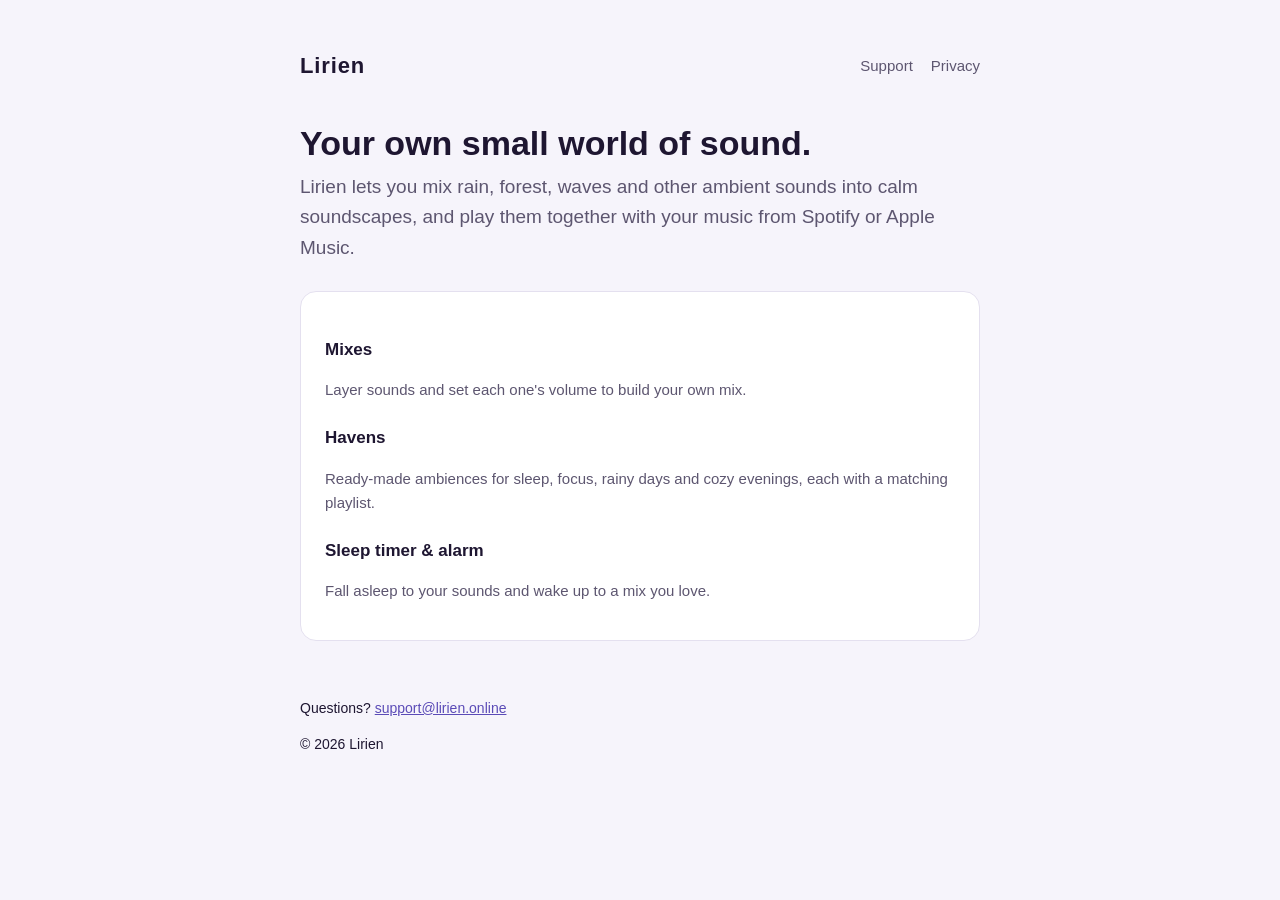
==== index.html @ b652b710 "Lirien website" ====
<!doctype html>
<html lang="en">
<head>
<meta charset="utf-8">
<meta name="viewport" content="width=device-width, initial-scale=1">
<title>Lirien: Soundscapes</title>
<meta name="description" content="Lirien lets you build calm soundscapes from nature and ambient sounds, and play them together with your own music.">
<link rel="stylesheet" href="/style.css">
</head>
<body>
<div class="wrap">
  <header>
    <a class="brand" href="/">Lirien</a>
    <nav><a href="/support/">Support</a><a href="/privacy/">Privacy</a></nav>
  </header>

  <h1>Your own small world of sound.</h1>
  <p class="lead">Lirien lets you mix rain, forest, waves and other ambient sounds into calm soundscapes, and play them together with your music from Spotify or Apple Music.</p>

  <div class="card">
    <h3>Mixes</h3>
    <p class="muted">Layer sounds and set each one's volume to build your own mix.</p>
    <h3>Havens</h3>
    <p class="muted">Ready-made ambiences for sleep, focus, rainy days and cozy evenings, each with a matching playlist.</p>
    <h3>Sleep timer &amp; alarm</h3>
    <p class="muted">Fall asleep to your sounds and wake up to a mix you love.</p>
  </div>

  <footer>
    <p>Questions? <a href="mailto:support@lirien.online">support@lirien.online</a></p>
    <p>© 2026 Lirien</p>
  </footer>
</div>
</body>
</html>
---- style.css ----
:root {
  --bg: #F6F4FB;
  --surface: #FFFFFF;
  --text: #1E1631;
  --muted: #5D5670;
  --accent: #5B4BB7;
  --line: #E4E0EF;
}
@media (prefers-color-scheme: dark) {
  :root {
    --bg: #15101F;
    --surface: #1E1730;
    --text: #EEEAF8;
    --muted: #ABA4C0;
    --accent: #B4A8F0;
    --line: #2E2645;
  }
}
* { box-sizing: border-box; }
html { -webkit-text-size-adjust: 100%; }
body {
  margin: 0;
  background: var(--bg);
  color: var(--text);
  font: 17px/1.6 -apple-system, BlinkMacSystemFont, "SF Pro Text", "Helvetica Neue", Helvetica, sans-serif;
}
.wrap { max-width: 720px; margin: 0 auto; padding: 48px 20px 64px; }
header { display: flex; align-items: center; justify-content: space-between; margin-bottom: 40px; }
.brand { font-size: 22px; font-weight: 600; letter-spacing: .04em; color: var(--text); text-decoration: none; }
nav a { color: var(--muted); text-decoration: none; margin-left: 18px; font-size: 15px; }
nav a:hover, a { color: var(--accent); }
h1 { font-size: 34px; line-height: 1.2; margin: 0 0 8px; }
h2 { font-size: 21px; margin: 36px 0 8px; }
h3 { font-size: 17px; margin: 22px 0 4px; }
p, li { color: var(--text); }
.lead { font-size: 19px; color: var(--muted); margin: 0 0 28px; }
.muted { color: var(--muted); font-size: 15px; }
.card { background: var(--surface); border: 1px solid var(--line); border-radius: 16px; padding: 22px 24px; margin: 16px 0; }
.lang { display: flex; gap: 10px; margin: 0 0 24px; }
.lang a { border: 1px solid var(--line); border-radius: 999px; padding: 4px 14px; text-decoration: none; font-size: 14px; }
hr { border: 0; border-top: 1px solid var(--line); margin: 48px 0; }
footer { margin-top: 56px; color: var(--muted); font-size: 14px; }
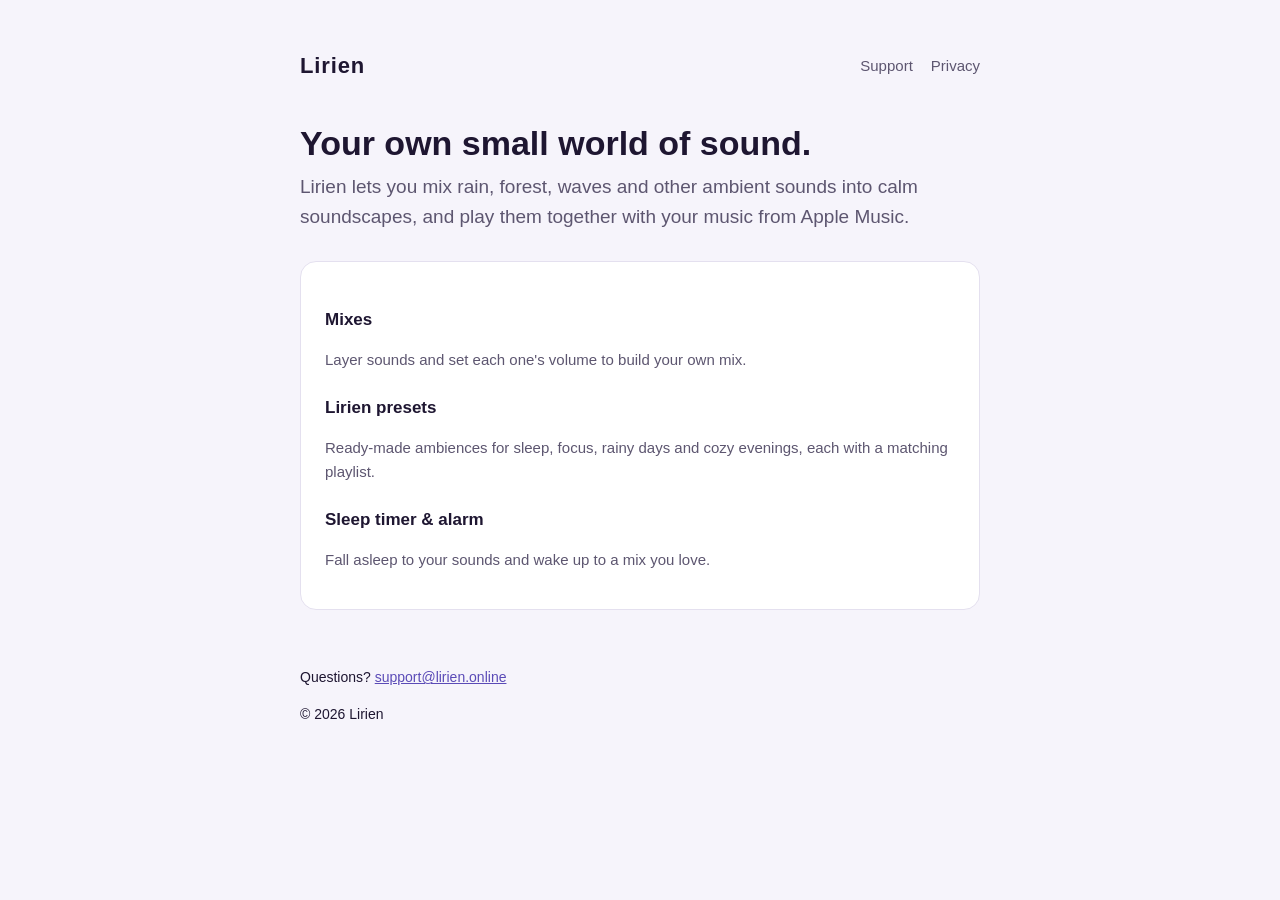
==== commit 295024d7: "Yasal metinler: şirket bilgisi, Apple Music, mix paylaşımı" ====
--- a/index.html
+++ b/index.html
@@ -15,12 +15,12 @@
   </header>
 
   <h1>Your own small world of sound.</h1>
-  <p class="lead">Lirien lets you mix rain, forest, waves and other ambient sounds into calm soundscapes, and play them together with your music from Spotify or Apple Music.</p>
+  <p class="lead">Lirien lets you mix rain, forest, waves and other ambient sounds into calm soundscapes, and play them together with your music from Apple Music.</p>
 
   <div class="card">
     <h3>Mixes</h3>
     <p class="muted">Layer sounds and set each one's volume to build your own mix.</p>
-    <h3>Havens</h3>
+    <h3>Lirien presets</h3>
     <p class="muted">Ready-made ambiences for sleep, focus, rainy days and cozy evenings, each with a matching playlist.</p>
     <h3>Sleep timer &amp; alarm</h3>
     <p class="muted">Fall asleep to your sounds and wake up to a mix you love.</p>
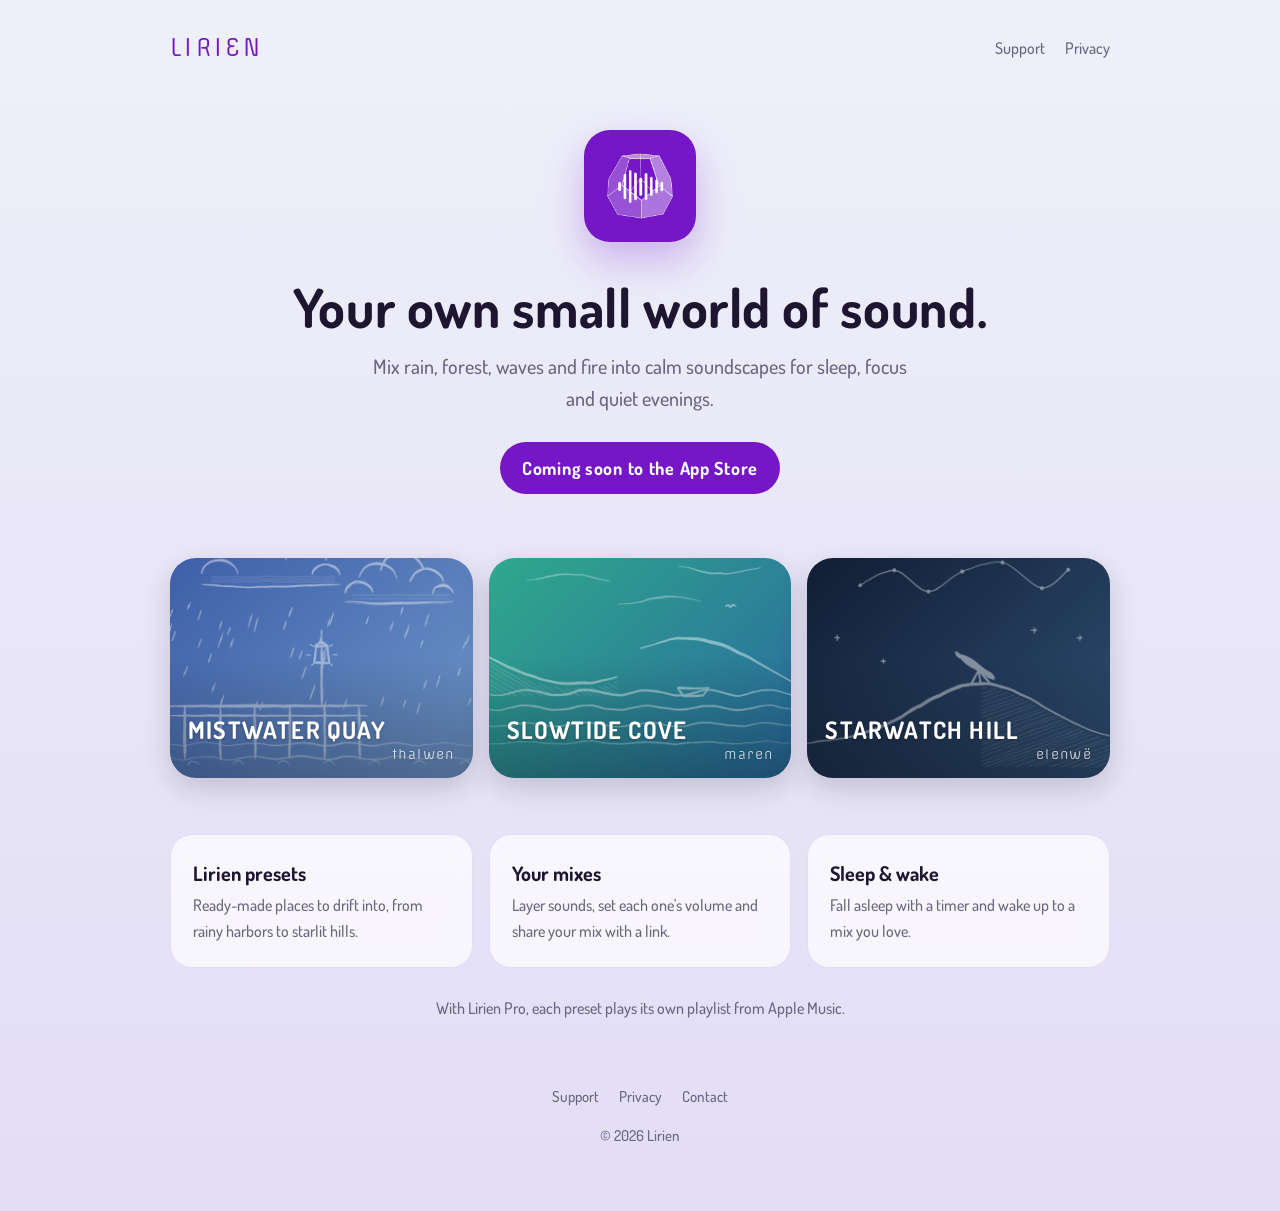
==== commit 4f836a9f: "Yeni ana sayfa" ====
--- a/index.html
+++ b/index.html
@@ -4,30 +4,131 @@
 <meta charset="utf-8">
 <meta name="viewport" content="width=device-width, initial-scale=1">
 <title>Lirien: Soundscapes</title>
-<meta name="description" content="Lirien lets you build calm soundscapes from nature and ambient sounds, and play them together with your own music.">
-<link rel="stylesheet" href="/style.css">
+<meta name="description" content="Lirien lets you build calm soundscapes from nature and ambient sounds, and play them together with your music from Apple Music.">
+<meta property="og:title" content="Lirien: Soundscapes">
+<meta property="og:description" content="Your own small world of sound.">
+<meta property="og:image" content="https://lirien.online/assets/icon.png">
+<link rel="icon" href="/favicon.png">
+<link rel="apple-touch-icon" href="/apple-touch-icon.png">
+<style>
+  @font-face { font-family: Dosis; src: url(/fonts/Dosis-Medium.ttf) format("truetype"); font-weight: 500; font-display: swap; }
+  @font-face { font-family: Dosis; src: url(/fonts/Dosis-Bold.ttf) format("truetype"); font-weight: 700; font-display: swap; }
+  @font-face { font-family: Offside; src: url(/fonts/Offside-Regular.ttf) format("truetype"); font-display: swap; }
+
+  :root {
+    --bg1: #EEF0FA; --bg2: #E3DDF5;
+    --text: #1E1631; --muted: #6B6680; --primary: #7517C6;
+    --surface: rgba(255,255,255,.7); --line: rgba(117,23,198,.12);
+  }
+  @media (prefers-color-scheme: dark) {
+    :root {
+      --bg1: #120C1D; --bg2: #1B1230;
+      --text: #EEEAF8; --muted: #A9A2BE; --primary: #B98CFF;
+      --surface: rgba(34,26,53,.75); --line: rgba(185,140,255,.16);
+    }
+  }
+  * { box-sizing: border-box; }
+  html { -webkit-text-size-adjust: 100%; background: var(--bg2); }
+  body {
+    margin: 0; min-height: 100vh; color: var(--text);
+    background: linear-gradient(180deg, var(--bg1), var(--bg2));
+    font: 500 18px/1.6 Dosis, -apple-system, BlinkMacSystemFont, "Helvetica Neue", sans-serif;
+  }
+  a { color: var(--primary); text-decoration: none; }
+  .wrap { max-width: 980px; margin: 0 auto; padding: 28px 20px 48px; }
+
+  header { display: flex; align-items: center; justify-content: space-between; }
+  .brand { font-family: Offside, sans-serif; font-size: 24px; letter-spacing: .14em; color: var(--primary); }
+  nav a { color: var(--muted); margin-left: 20px; font-size: 16px; }
+  nav a:hover { color: var(--primary); }
+
+  .hero { text-align: center; padding: 64px 0 40px; }
+  .icon { width: 112px; height: 112px; border-radius: 26px; box-shadow: 0 18px 40px rgba(117,23,198,.28); }
+  h1 { font-weight: 700; font-size: clamp(34px, 6vw, 54px); line-height: 1.1; margin: 28px 0 12px; letter-spacing: .01em; }
+  .lead { max-width: 560px; margin: 0 auto; color: var(--muted); font-size: 20px; }
+  .badge {
+    display: inline-flex; align-items: center; gap: 8px; margin-top: 28px;
+    padding: 12px 22px; border-radius: 999px; font-weight: 700; letter-spacing: .04em;
+    background: var(--primary); color: #fff;
+  }
+  @media (prefers-color-scheme: dark) { .badge { color: #1B1230; } }
+
+  .cards { display: grid; grid-template-columns: repeat(3, 1fr); gap: 16px; margin: 24px 0 56px; }
+  .card {
+    position: relative; height: 220px; border-radius: 26px; overflow: hidden; color: #fff;
+    box-shadow: 0 10px 28px rgba(30,22,49,.18);
+  }
+  .card img { position: absolute; inset: 0; width: 100%; height: 100%; object-fit: cover; opacity: .45; }
+  .card::after { content: ""; position: absolute; inset: 0; background: linear-gradient(transparent 45%, rgba(0,0,0,.28)); }
+  .card .t { position: absolute; left: 18px; right: 18px; bottom: 14px; z-index: 1; text-shadow: 0 1px 3px rgba(0,0,0,.25); }
+  .card .n { font-weight: 700; font-size: 24px; letter-spacing: .05em; text-transform: uppercase; line-height: 1.1; }
+  .card .e { font-family: Offside, sans-serif; font-size: 13px; letter-spacing: .1em; text-align: right; opacity: .75; }
+
+  .features { display: grid; grid-template-columns: repeat(3, 1fr); gap: 16px; }
+  .feature { background: var(--surface); border: 1px solid var(--line); border-radius: 22px; padding: 22px; backdrop-filter: blur(10px); }
+  .feature h3 { margin: 0 0 4px; font-size: 20px; font-weight: 700; }
+  .feature p { margin: 0; color: var(--muted); font-size: 16px; }
+  .music { text-align: center; color: var(--muted); margin: 28px 0 0; font-size: 16px; }
+
+  footer { margin-top: 64px; text-align: center; color: var(--muted); font-size: 15px; }
+  footer a { color: var(--muted); margin: 0 10px; }
+
+  @media (max-width: 720px) {
+    .hero { padding-top: 44px; }
+    .cards { grid-template-columns: 1fr; }
+    .card { height: 150px; }
+    .features { grid-template-columns: 1fr; }
+  }
+</style>
 </head>
 <body>
 <div class="wrap">
   <header>
-    <a class="brand" href="/">Lirien</a>
+    <a class="brand" href="/">LIRIEN</a>
     <nav><a href="/support/">Support</a><a href="/privacy/">Privacy</a></nav>
   </header>
 
-  <h1>Your own small world of sound.</h1>
-  <p class="lead">Lirien lets you mix rain, forest, waves and other ambient sounds into calm soundscapes, and play them together with your music from Apple Music.</p>
+  <section class="hero">
+    <img class="icon" src="/assets/icon.png" alt="Lirien app icon" width="112" height="112">
+    <h1>Your own small world of sound.</h1>
+    <p class="lead">Mix rain, forest, waves and fire into calm soundscapes for sleep, focus and quiet evenings.</p>
+    <span class="badge">Coming soon to the App Store</span>
+  </section>
 
-  <div class="card">
-    <h3>Mixes</h3>
-    <p class="muted">Layer sounds and set each one's volume to build your own mix.</p>
-    <h3>Lirien presets</h3>
-    <p class="muted">Ready-made ambiences for sleep, focus, rainy days and cozy evenings, each with a matching playlist.</p>
-    <h3>Sleep timer &amp; alarm</h3>
-    <p class="muted">Fall asleep to your sounds and wake up to a mix you love.</p>
-  </div>
+  <section class="cards" aria-label="Lirien presets">
+    <div class="card" style="background: linear-gradient(135deg,#3E5FA8,#6E96C9)">
+      <img src="/assets/scene_rainy_day.png" alt="">
+      <div class="t"><div class="n">Mistwater Quay</div><div class="e">thalwen</div></div>
+    </div>
+    <div class="card" style="background: linear-gradient(135deg,#2FA88C,#2A6A9E)">
+      <img src="/assets/scene_relax_and_unwind.png" alt="">
+      <div class="t"><div class="n">Slowtide Cove</div><div class="e">maren</div></div>
+    </div>
+    <div class="card" style="background: linear-gradient(135deg,#111D33,#2E4E73)">
+      <img src="/assets/scene_star_gazing.png" alt="">
+      <div class="t"><div class="n">Starwatch Hill</div><div class="e">elenwë</div></div>
+    </div>
+  </section>
+
+  <section class="features">
+    <div class="feature">
+      <h3>Lirien presets</h3>
+      <p>Ready-made places to drift into, from rainy harbors to starlit hills.</p>
+    </div>
+    <div class="feature">
+      <h3>Your mixes</h3>
+      <p>Layer sounds, set each one's volume and share your mix with a link.</p>
+    </div>
+    <div class="feature">
+      <h3>Sleep &amp; wake</h3>
+      <p>Fall asleep with a timer and wake up to a mix you love.</p>
+    </div>
+  </section>
+
+  <p class="music">With Lirien Pro, each preset plays its own playlist from Apple Music.</p>
 
   <footer>
-    <p>Questions? <a href="mailto:support@lirien.online">support@lirien.online</a></p>
+    <p><a href="/support/">Support</a><a href="/privacy/">Privacy</a><a href="mailto:support@lirien.online">Contact</a></p>
     <p>© 2026 Lirien</p>
   </footer>
 </div>
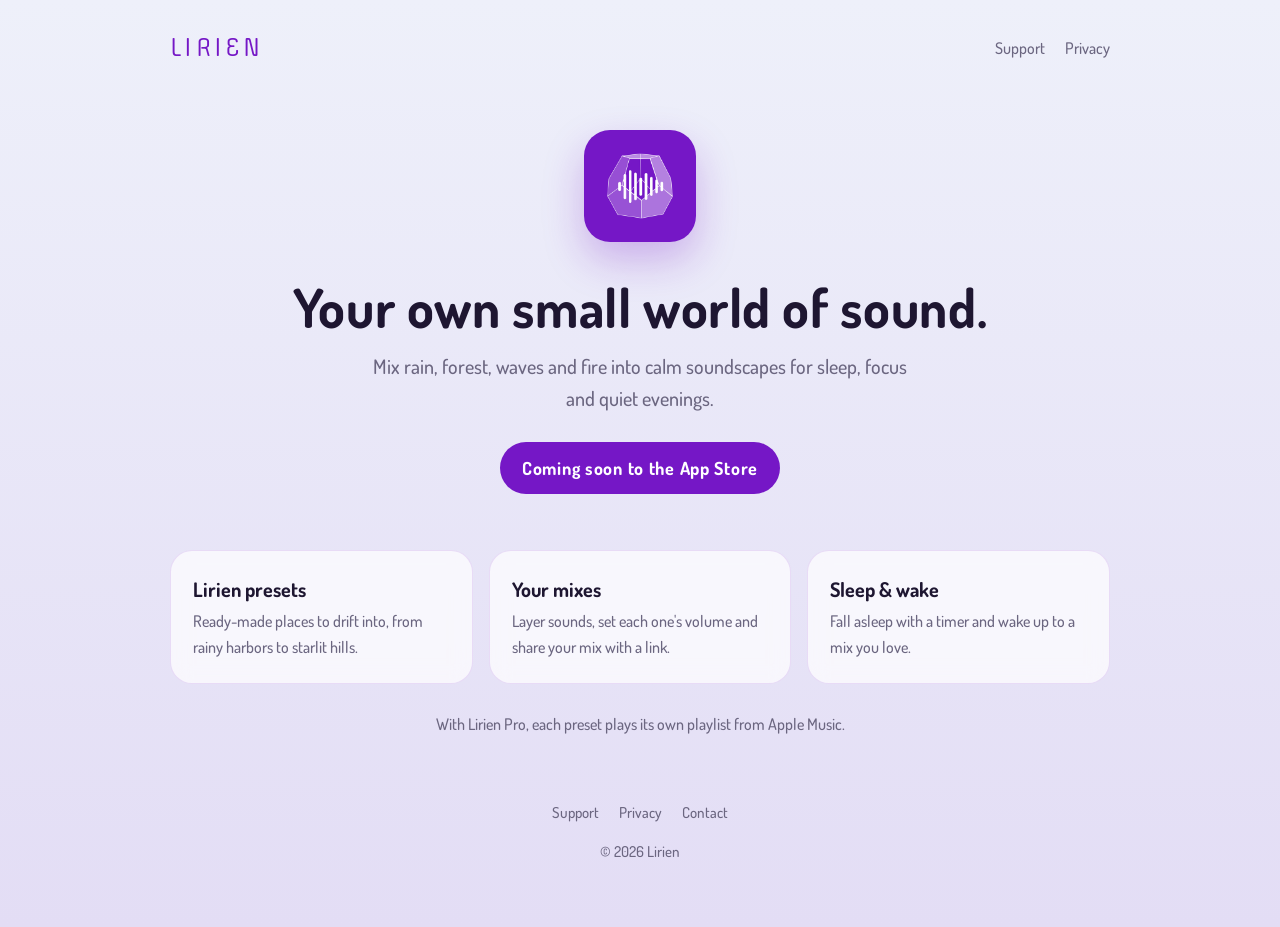
==== commit ec6843ae: "Ana sayfa: preset kartları kaldırıldı" ====
--- a/index.html
+++ b/index.html
@@ -42,7 +42,7 @@
   nav a { color: var(--muted); margin-left: 20px; font-size: 16px; }
   nav a:hover { color: var(--primary); }
 
-  .hero { text-align: center; padding: 64px 0 40px; }
+  .hero { text-align: center; padding: 64px 0 56px; }
   .icon { width: 112px; height: 112px; border-radius: 26px; box-shadow: 0 18px 40px rgba(117,23,198,.28); }
   h1 { font-weight: 700; font-size: clamp(34px, 6vw, 54px); line-height: 1.1; margin: 28px 0 12px; letter-spacing: .01em; }
   .lead { max-width: 560px; margin: 0 auto; color: var(--muted); font-size: 20px; }
@@ -52,17 +52,6 @@
     background: var(--primary); color: #fff;
   }
   @media (prefers-color-scheme: dark) { .badge { color: #1B1230; } }
-
-  .cards { display: grid; grid-template-columns: repeat(3, 1fr); gap: 16px; margin: 24px 0 56px; }
-  .card {
-    position: relative; height: 220px; border-radius: 26px; overflow: hidden; color: #fff;
-    box-shadow: 0 10px 28px rgba(30,22,49,.18);
-  }
-  .card img { position: absolute; inset: 0; width: 100%; height: 100%; object-fit: cover; opacity: .45; }
-  .card::after { content: ""; position: absolute; inset: 0; background: linear-gradient(transparent 45%, rgba(0,0,0,.28)); }
-  .card .t { position: absolute; left: 18px; right: 18px; bottom: 14px; z-index: 1; text-shadow: 0 1px 3px rgba(0,0,0,.25); }
-  .card .n { font-weight: 700; font-size: 24px; letter-spacing: .05em; text-transform: uppercase; line-height: 1.1; }
-  .card .e { font-family: Offside, sans-serif; font-size: 13px; letter-spacing: .1em; text-align: right; opacity: .75; }
 
   .features { display: grid; grid-template-columns: repeat(3, 1fr); gap: 16px; }
   .feature { background: var(--surface); border: 1px solid var(--line); border-radius: 22px; padding: 22px; backdrop-filter: blur(10px); }
@@ -75,8 +64,6 @@
 
   @media (max-width: 720px) {
     .hero { padding-top: 44px; }
-    .cards { grid-template-columns: 1fr; }
-    .card { height: 150px; }
     .features { grid-template-columns: 1fr; }
   }
 </style>
@@ -93,21 +80,6 @@
     <h1>Your own small world of sound.</h1>
     <p class="lead">Mix rain, forest, waves and fire into calm soundscapes for sleep, focus and quiet evenings.</p>
     <span class="badge">Coming soon to the App Store</span>
-  </section>
-
-  <section class="cards" aria-label="Lirien presets">
-    <div class="card" style="background: linear-gradient(135deg,#3E5FA8,#6E96C9)">
-      <img src="/assets/scene_rainy_day.png" alt="">
-      <div class="t"><div class="n">Mistwater Quay</div><div class="e">thalwen</div></div>
-    </div>
-    <div class="card" style="background: linear-gradient(135deg,#2FA88C,#2A6A9E)">
-      <img src="/assets/scene_relax_and_unwind.png" alt="">
-      <div class="t"><div class="n">Slowtide Cove</div><div class="e">maren</div></div>
-    </div>
-    <div class="card" style="background: linear-gradient(135deg,#111D33,#2E4E73)">
-      <img src="/assets/scene_star_gazing.png" alt="">
-      <div class="t"><div class="n">Starwatch Hill</div><div class="e">elenwë</div></div>
-    </div>
   </section>
 
   <section class="features">
